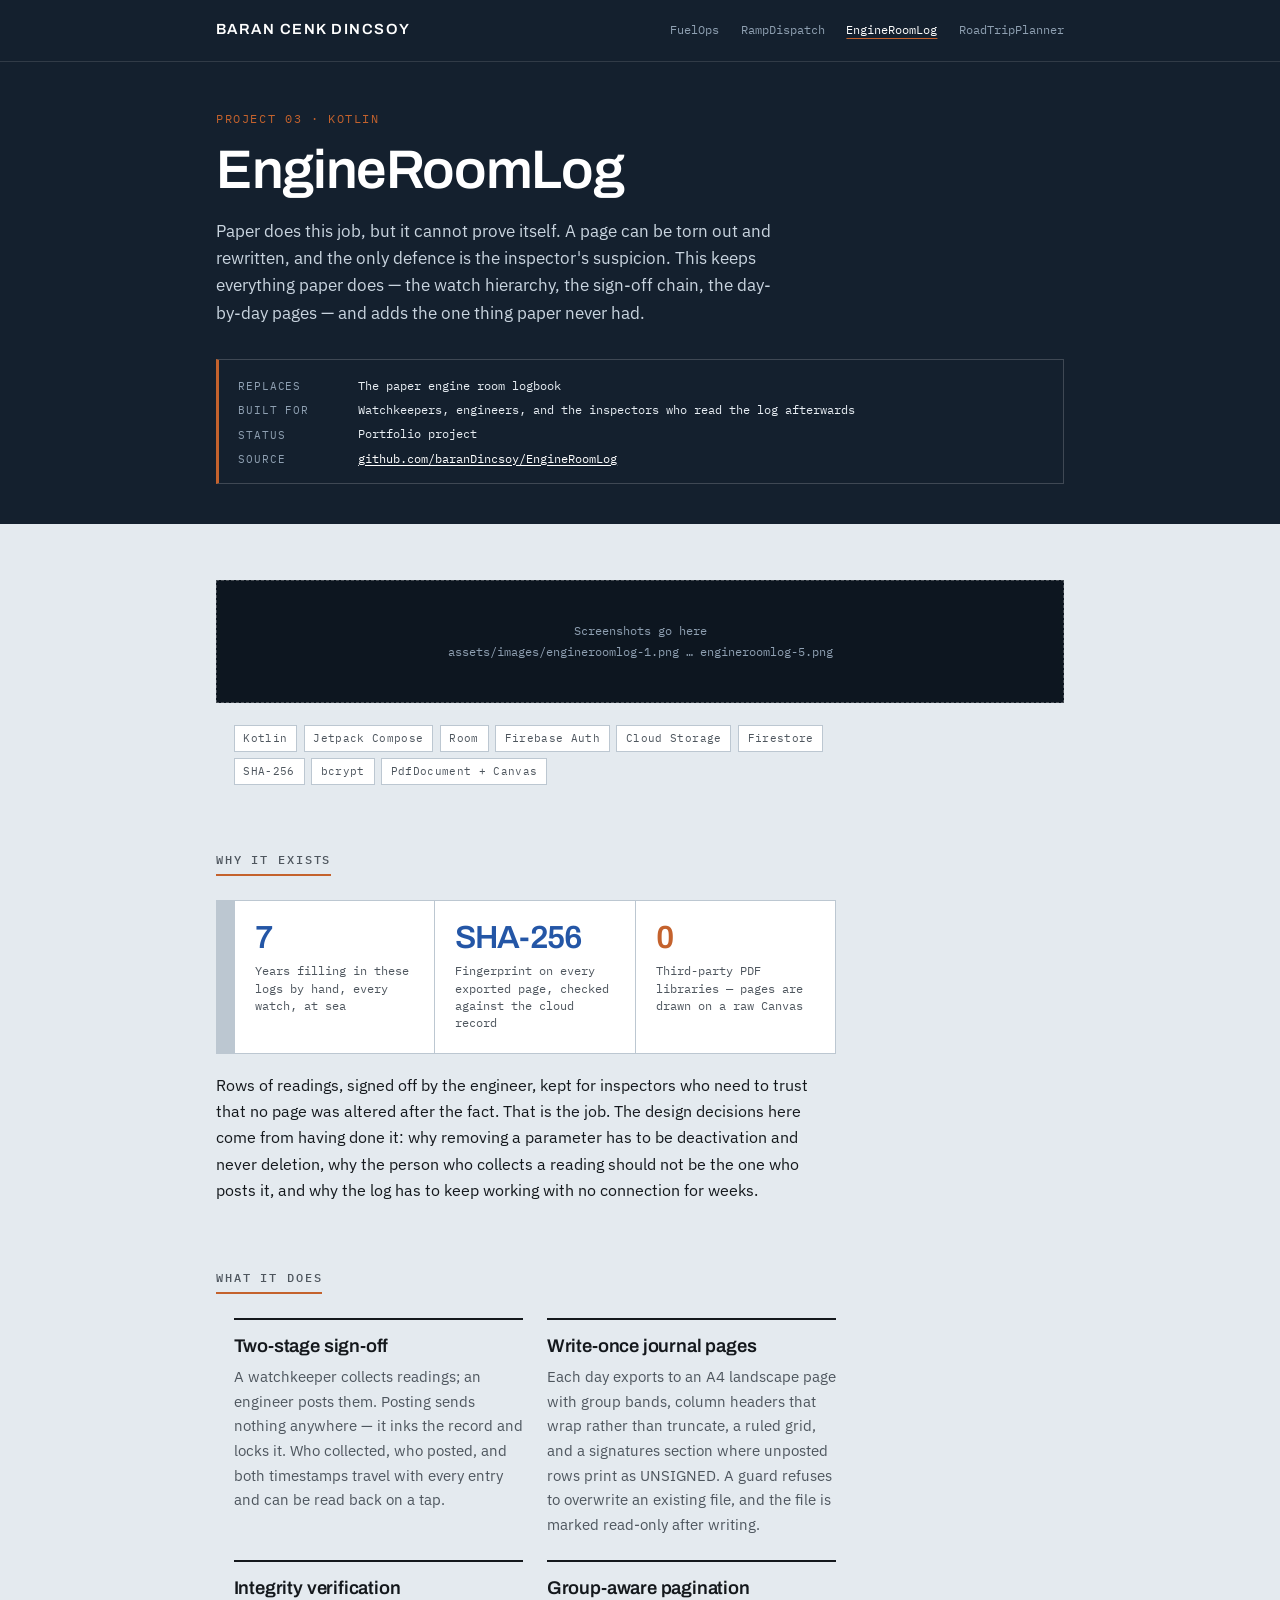
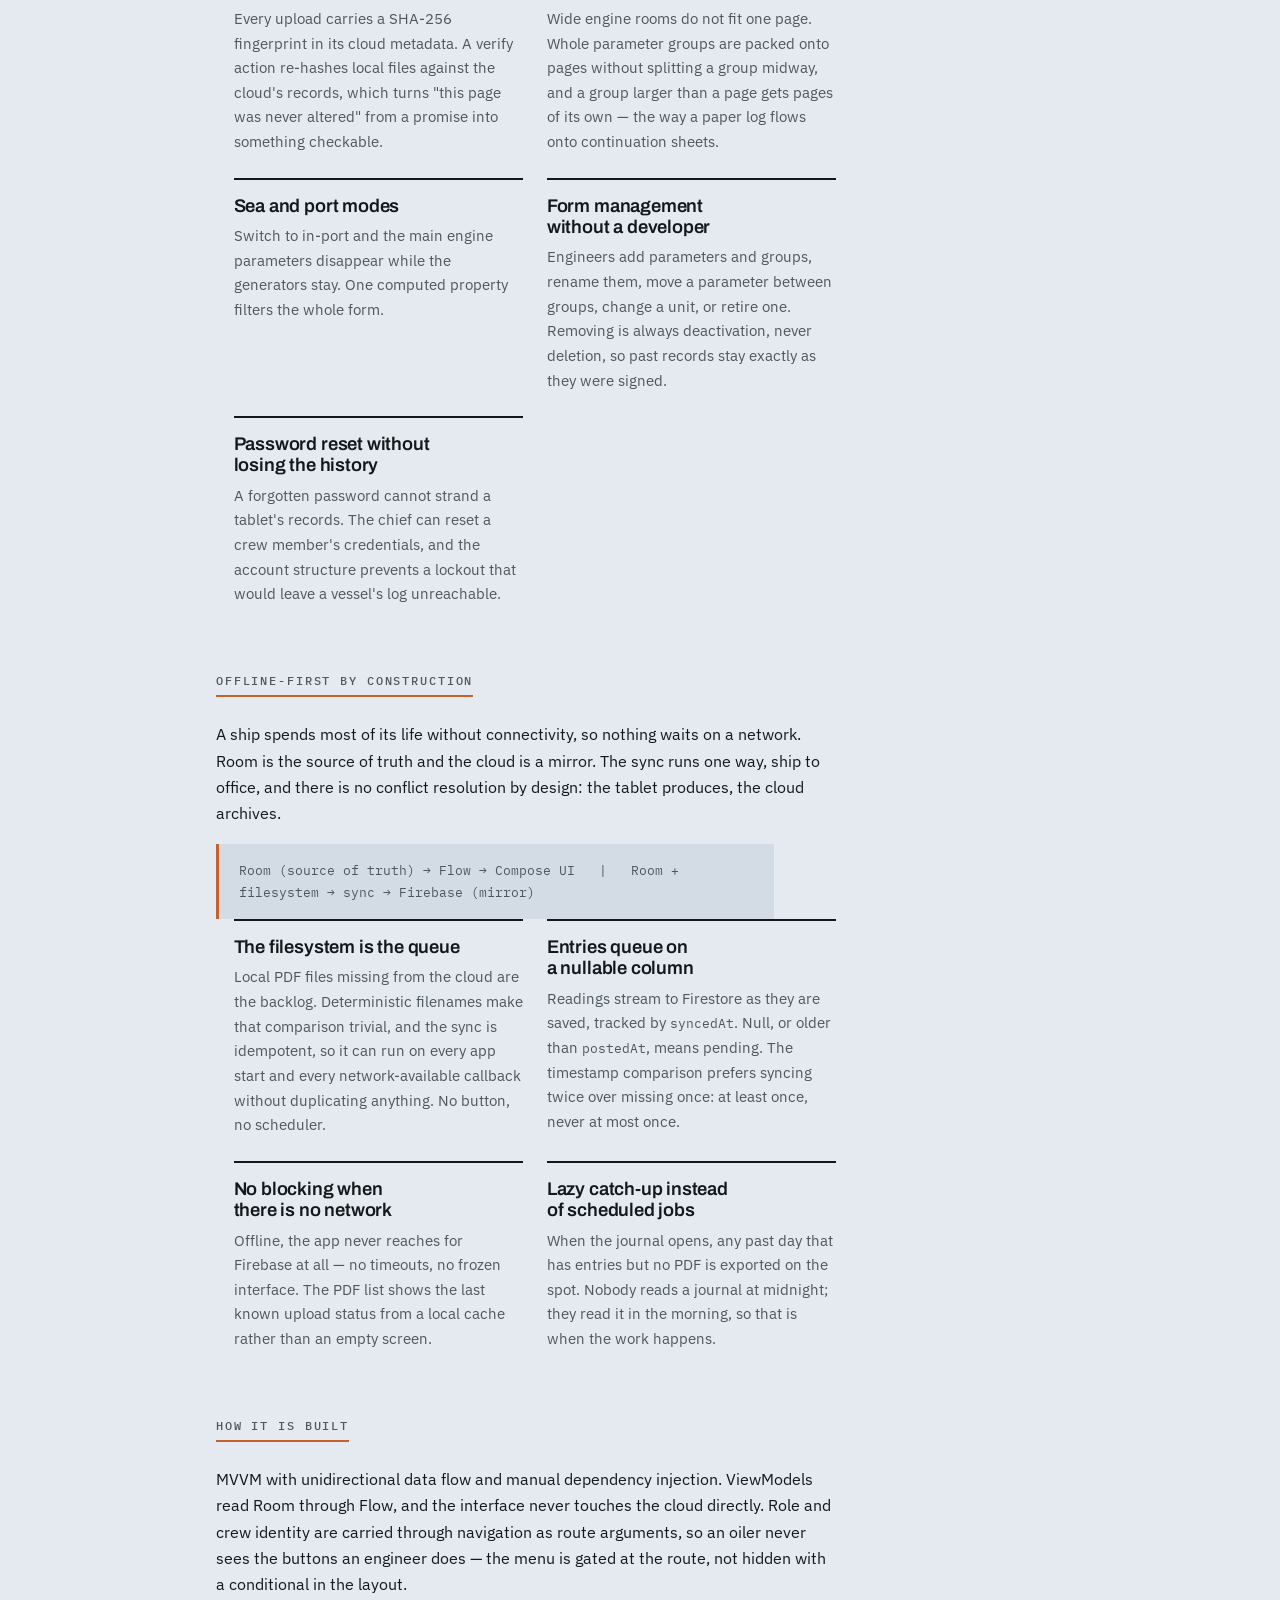
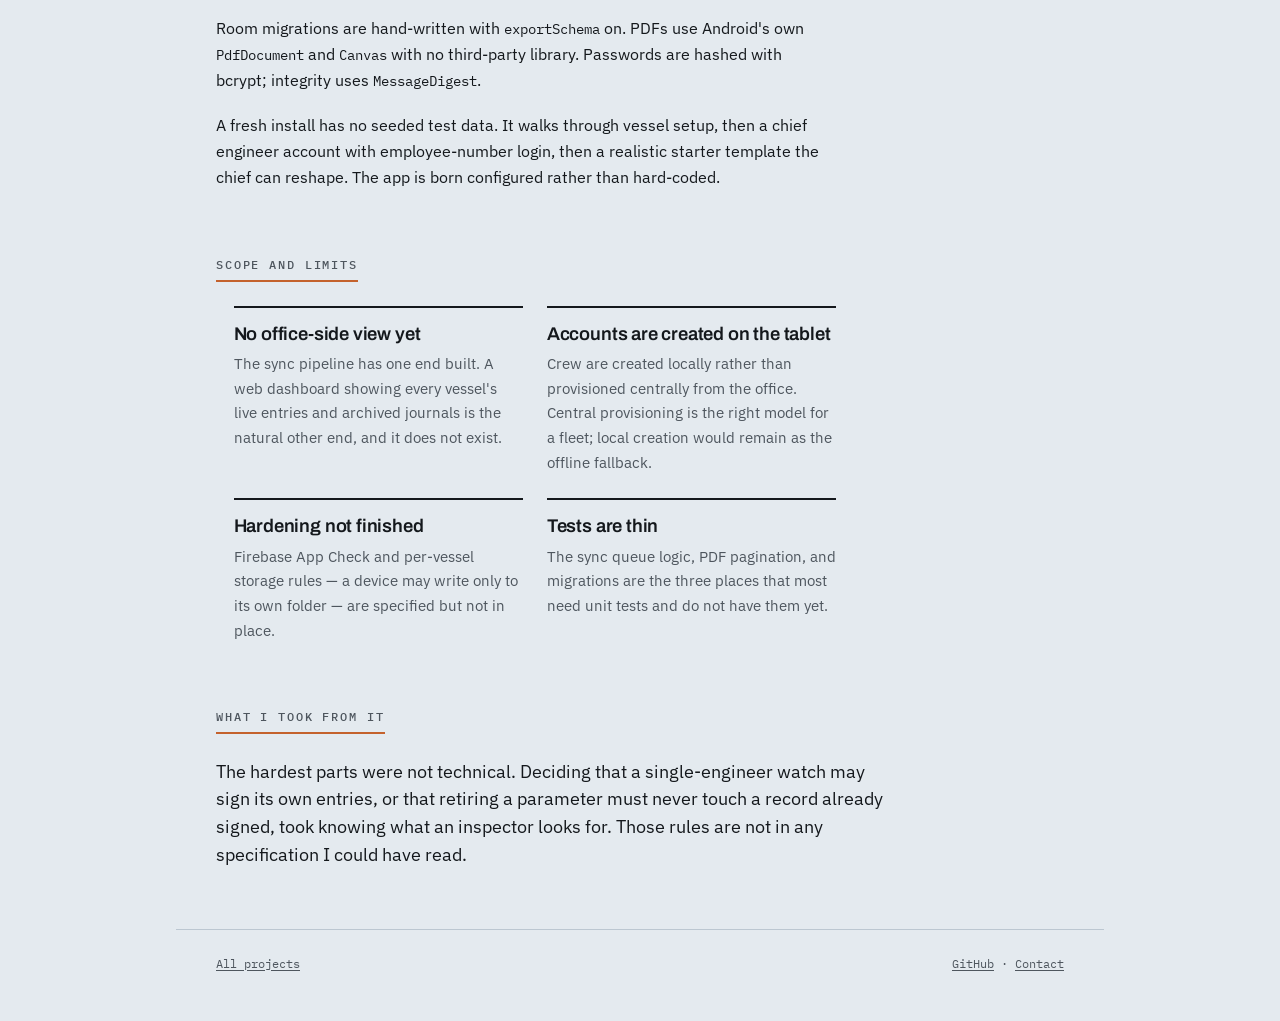
==== engineroomlog/index.html @ c5e5a9f6 "Add RampDispatch and EngineRoomLog project pages" ====
<!DOCTYPE html>
<html lang="en">
<head>
<meta charset="utf-8">
<meta name="viewport" content="width=device-width, initial-scale=1">
<title>EngineRoomLog — Baran Cenk Dincsoy</title>
<meta name="description" content="An offline-first Android replacement for the paper engine room logbook, with two-stage sign-off, write-once PDFs verified by SHA-256, and fleet sync.">
<link rel="preconnect" href="https://fonts.googleapis.com">
<link rel="preconnect" href="https://fonts.gstatic.com" crossorigin>
<link href="https://fonts.googleapis.com/css2?family=Archivo:wght@500;600&family=IBM+Plex+Mono:wght@400;500&family=IBM+Plex+Sans:wght@400;500;600&display=swap" rel="stylesheet">
<link rel="stylesheet" href="/assets/site.css">
</head>
<body>

<a class="skip" href="#main">Skip to content</a>

<div class="topbar">

  <header class="masthead">
    <div class="wrap masthead-inner">
      <a class="wordmark" href="/">Baran Cenk Dincsoy</a>
      <nav aria-label="Projects">
        <a href="/fuelops/">FuelOps</a>
        <a href="/rampdispatch/">RampDispatch</a>
        <a href="/engineroomlog/" aria-current="page">EngineRoomLog</a>
        <a href="/roadtripplanner/">RoadTripPlanner</a>
      </nav>
    </div>
  </header>

  <div class="page-hero wrap">
    <span class="kicker">Project 03 &middot; Kotlin</span>
    <h1>EngineRoomLog</h1>
    <p>Paper does this job, but it cannot prove itself. A page can be torn out and rewritten, and the only defence is the inspector's suspicion. This keeps everything paper does — the watch hierarchy, the sign-off chain, the day-by-day pages — and adds the one thing paper never had.</p>
    <dl class="plate-dark">
      <dt>Replaces</dt><dd>The paper engine room logbook</dd>
      <dt>Built for</dt><dd>Watchkeepers, engineers, and the inspectors who read the log afterwards</dd>
      <dt>Status</dt><dd>Portfolio project</dd>
      <dt>Source</dt><dd><a href="https://github.com/baranDincsoy/EngineRoomLog">github.com/baranDincsoy/EngineRoomLog</a></dd>
    </dl>
  </div>

</div>

<main id="main">

  <!-- Drop the screenshots into /assets/images/, then delete the placeholder
       below and uncomment the .shots block. -->
  <section class="band wrap">
    <div class="shot-placeholder">
      Screenshots go here<br>
      assets/images/engineroomlog-1.png &hellip; engineroomlog-5.png
    </div>
    <!--
    <div class="shots">
      <img src="/assets/images/engineroomlog-1.png" alt="Entry form for a watch.">
      <img src="/assets/images/engineroomlog-2.png" alt="Journal grid for a day.">
      <img src="/assets/images/engineroomlog-3.png" alt="Row detail showing who collected and who posted.">
      <img src="/assets/images/engineroomlog-4.png" alt="Exported PDF page.">
      <img src="/assets/images/engineroomlog-5.png" alt="Fleet connection and integrity verification.">
    </div>
    -->
    <ul class="chips">
      <li>Kotlin</li><li>Jetpack Compose</li><li>Room</li>
      <li>Firebase Auth</li><li>Cloud Storage</li><li>Firestore</li>
      <li>SHA-256</li><li>bcrypt</li><li>PdfDocument + Canvas</li>
    </ul>
  </section>

  <section class="band wrap">
    <h2>Why it exists</h2>

    <ul class="stats">
      <li>
        <span class="figure">7</span>
        <span class="caption">Years filling in these logs by hand, every watch, at sea</span>
      </li>
      <li>
        <span class="figure">SHA-256</span>
        <span class="caption">Fingerprint on every exported page, checked against the cloud record</span>
      </li>
      <li>
        <span class="figure warm">0</span>
        <span class="caption">Third-party PDF libraries — pages are drawn on a raw Canvas</span>
      </li>
    </ul>

    <p>Rows of readings, signed off by the engineer, kept for inspectors who need to trust that no page was altered after the fact. That is the job. The design decisions here come from having done it: why removing a parameter has to be deactivation and never deletion, why the person who collects a reading should not be the one who posts it, and why the log has to keep working with no connection for weeks.</p>
  </section>

  <section class="band wrap">
    <h2>What it does</h2>
    <ul class="features">
      <li>
        <h3>Two-stage sign-off</h3>
        <p>A watchkeeper collects readings; an engineer posts them. Posting sends nothing anywhere — it inks the record and locks it. Who collected, who posted, and both timestamps travel with every entry and can be read back on a tap.</p>
      </li>
      <li>
        <h3>Write-once journal pages</h3>
        <p>Each day exports to an A4 landscape page with group bands, column headers that wrap rather than truncate, a ruled grid, and a signatures section where unposted rows print as UNSIGNED. A guard refuses to overwrite an existing file, and the file is marked read-only after writing.</p>
      </li>
      <li>
        <h3>Integrity verification</h3>
        <p>Every upload carries a SHA-256 fingerprint in its cloud metadata. A verify action re-hashes local files against the cloud's records, which turns "this page was never altered" from a promise into something checkable.</p>
      </li>
      <li>
        <h3>Group-aware pagination</h3>
        <p>Wide engine rooms do not fit one page. Whole parameter groups are packed onto pages without splitting a group midway, and a group larger than a page gets pages of its own — the way a paper log flows onto continuation sheets.</p>
      </li>
      <li>
        <h3>Sea and port modes</h3>
        <p>Switch to in-port and the main engine parameters disappear while the generators stay. One computed property filters the whole form.</p>
      </li>
      <li>
        <h3>Form management without a developer</h3>
        <p>Engineers add parameters and groups, rename them, move a parameter between groups, change a unit, or retire one. Removing is always deactivation, never deletion, so past records stay exactly as they were signed.</p>
      </li>
      <li>
        <h3>Password reset without losing the history</h3>
        <p>A forgotten password cannot strand a tablet's records. The chief can reset a crew member's credentials, and the account structure prevents a lockout that would leave a vessel's log unreachable.</p>
      </li>
    </ul>
  </section>

  <section class="band wrap">
    <h2>Offline-first by construction</h2>
    <p>A ship spends most of its life without connectivity, so nothing waits on a network. Room is the source of truth and the cloud is a mirror. The sync runs one way, ship to office, and there is no conflict resolution by design: the tablet produces, the cloud archives.</p>
    <div class="note">
      <p class="mono">Room (source of truth) &rarr; Flow &rarr; Compose UI &nbsp;&nbsp;|&nbsp;&nbsp; Room + filesystem &rarr; sync &rarr; Firebase (mirror)</p>
    </div>
    <ul class="features">
      <li>
        <h3>The filesystem is the queue</h3>
        <p>Local PDF files missing from the cloud are the backlog. Deterministic filenames make that comparison trivial, and the sync is idempotent, so it can run on every app start and every network-available callback without duplicating anything. No button, no scheduler.</p>
      </li>
      <li>
        <h3>Entries queue on a nullable column</h3>
        <p>Readings stream to Firestore as they are saved, tracked by <code>syncedAt</code>. Null, or older than <code>postedAt</code>, means pending. The timestamp comparison prefers syncing twice over missing once: at least once, never at most once.</p>
      </li>
      <li>
        <h3>No blocking when there is no network</h3>
        <p>Offline, the app never reaches for Firebase at all — no timeouts, no frozen interface. The PDF list shows the last known upload status from a local cache rather than an empty screen.</p>
      </li>
      <li>
        <h3>Lazy catch-up instead of scheduled jobs</h3>
        <p>When the journal opens, any past day that has entries but no PDF is exported on the spot. Nobody reads a journal at midnight; they read it in the morning, so that is when the work happens.</p>
      </li>
    </ul>
  </section>

  <section class="band wrap">
    <h2>How it is built</h2>
    <p>MVVM with unidirectional data flow and manual dependency injection. ViewModels read Room through Flow, and the interface never touches the cloud directly. Role and crew identity are carried through navigation as route arguments, so an oiler never sees the buttons an engineer does — the menu is gated at the route, not hidden with a conditional in the layout.</p>
    <p>Room migrations are hand-written with <code>exportSchema</code> on. PDFs use Android's own <code>PdfDocument</code> and <code>Canvas</code> with no third-party library. Passwords are hashed with bcrypt; integrity uses <code>MessageDigest</code>.</p>
    <p>A fresh install has no seeded test data. It walks through vessel setup, then a chief engineer account with employee-number login, then a realistic starter template the chief can reshape. The app is born configured rather than hard-coded.</p>
  </section>

  <section class="band wrap">
    <h2>Scope and limits</h2>
    <ul class="features">
      <li>
        <h3>No office-side view yet</h3>
        <p>The sync pipeline has one end built. A web dashboard showing every vessel's live entries and archived journals is the natural other end, and it does not exist.</p>
      </li>
      <li>
        <h3>Accounts are created on the tablet</h3>
        <p>Crew are created locally rather than provisioned centrally from the office. Central provisioning is the right model for a fleet; local creation would remain as the offline fallback.</p>
      </li>
      <li>
        <h3>Hardening not finished</h3>
        <p>Firebase App Check and per-vessel storage rules — a device may write only to its own folder — are specified but not in place.</p>
      </li>
      <li>
        <h3>Tests are thin</h3>
        <p>The sync queue logic, PDF pagination, and migrations are the three places that most need unit tests and do not have them yet.</p>
      </li>
    </ul>
  </section>

  <section class="band wrap">
    <h2>What I took from it</h2>
    <p class="lede">The hardest parts were not technical. Deciding that a single-engineer watch may sign its own entries, or that retiring a parameter must never touch a record already signed, took knowing what an inspector looks for. Those rules are not in any specification I could have read.</p>
  </section>

</main>

<footer class="colophon wrap">
  <span><a href="/">All projects</a></span>
  <span><a href="https://github.com/baranDincsoy">GitHub</a> &middot; <a href="/#contact">Contact</a></span>
</footer>

</body>
</html>
---- assets/site.css ----
/* ==========================================================================
   barandincsoy.com — single stylesheet
   Paper body, deep marine bands, drafting blue + amber accents.
   No frameworks, no build step.
   ========================================================================== */

:root {
  --paper:     #E4EAEF;  /* page — drafting paper tint */
  --surface:   #FFFFFF;  /* cards sit above the page */
  --paper-alt: #D3DCE4;  /* nameplate and note fill */
  --ink:       #14181C;
  --machine:   #4E565E;
  --rule:      #BCC7D1;

  --navy:      #14202E;
  --navy-deep: #0D1620;
  --steel:     #8FA0B2;

  --draft:     #2456A6;
  --draft-dim: #1B3F7A;
  --amber:     #C4622D;

  --font-display: "Archivo", "Helvetica Neue", Arial, sans-serif;
  --font-body:    "IBM Plex Sans", "Segoe UI", Arial, sans-serif;
  --font-mono:    "IBM Plex Mono", Consolas, monospace;

  --measure: 62ch;
  --pad:     clamp(1.25rem, 5vw, 2.5rem);
}

*, *::before, *::after { box-sizing: border-box; }

html {
  -webkit-text-size-adjust: 100%;
  scroll-behavior: smooth;
}

@media (prefers-reduced-motion: reduce) {
  html { scroll-behavior: auto; }
  *, *::before, *::after {
    animation-duration: 0.01ms !important;
    transition-duration: 0.01ms !important;
  }
}

body {
  margin: 0;
  background: var(--paper);
  color: var(--ink);
  font-family: var(--font-body);
  font-size: 1.0125rem;
  line-height: 1.62;
  font-synthesis-weight: none;
}

img { max-width: 100%; display: block; }

/* --------------------------------------------------------------------------
   Layout
   -------------------------------------------------------------------------- */

.wrap {
  width: 100%;
  max-width: 58rem;
  margin-inline: auto;
  padding-inline: var(--pad);
}

.skip {
  position: absolute;
  left: -9999px;
  top: 0;
  background: var(--amber);
  color: #fff;
  padding: 0.6rem 1rem;
  font-family: var(--font-mono);
  font-size: 0.8rem;
  z-index: 20;
}
.skip:focus { left: 0; }

:focus-visible { outline: 2px solid var(--amber); outline-offset: 3px; }

/* --------------------------------------------------------------------------
   Dark bands — masthead and hero live inside .topbar
   -------------------------------------------------------------------------- */

.topbar { background: var(--navy); color: #fff; }

.masthead {
  border-bottom: 1px solid rgba(255, 255, 255, 0.12);
  padding-block: 1.15rem;
}

.masthead-inner {
  display: flex;
  flex-wrap: wrap;
  align-items: baseline;
  justify-content: space-between;
  gap: 0.75rem 1.5rem;
}

.wordmark {
  font-family: var(--font-display);
  font-weight: 600;
  font-size: 0.92rem;
  letter-spacing: 0.1em;
  text-transform: uppercase;
  color: #fff;
  text-decoration: none;
}
.wordmark:hover { color: var(--amber); }

.masthead nav {
  display: flex;
  flex-wrap: wrap;
  gap: 0.35rem 1.35rem;
  font-family: var(--font-mono);
  font-size: 0.76rem;
}

.masthead nav a { color: var(--steel); text-decoration: none; }

.masthead nav a:hover,
.masthead nav a[aria-current="page"] {
  color: #fff;
  text-decoration: underline;
  text-underline-offset: 0.3em;
  text-decoration-color: var(--amber);
}

/* Home hero */
.hero { padding-block: 4rem 3.5rem; }

.hero h1 {
  color: #fff;
  font-size: clamp(2rem, 5.5vw, 3.1rem);
  letter-spacing: -0.022em;
  margin-bottom: 1.25rem;
}

.hero p { color: #C9D4DF; max-width: 58ch; font-size: 1.05rem; }
.hero p:last-of-type { margin-bottom: 0; }
.hero .accent { color: var(--amber); }

.strip {
  display: flex;
  flex-wrap: wrap;
  margin-top: 2.25rem;
  padding-top: 1.5rem;
  border-top: 1px solid rgba(255, 255, 255, 0.14);
  font-family: var(--font-mono);
  font-size: 0.72rem;
  letter-spacing: 0.06em;
  text-transform: uppercase;
  color: var(--steel);
}

.strip span { white-space: nowrap; }

.strip span + span::before {
  content: "\2192";
  color: var(--amber);
  padding-inline: 0.7rem;
}

/* Project page hero */
.page-hero { padding-block: 3rem 2.5rem; }

.page-hero .kicker {
  font-family: var(--font-mono);
  font-size: 0.72rem;
  letter-spacing: 0.14em;
  text-transform: uppercase;
  color: var(--amber);
  display: block;
  margin-bottom: 0.7rem;
}

.page-hero h1 {
  color: #fff;
  font-size: clamp(2.1rem, 6vw, 3.4rem);
  letter-spacing: -0.025em;
  margin-bottom: 1rem;
}

.page-hero p { color: #C9D4DF; max-width: 56ch; font-size: 1.05rem; }
.page-hero p:last-child { margin-bottom: 0; }

/* Nameplate inverted, for use on the dark band */
.plate-dark {
  border: 1px solid rgba(255, 255, 255, 0.18);
  border-left: 3px solid var(--amber);
  padding: 1rem 1.2rem;
  margin: 2rem 0 0;
  font-family: var(--font-mono);
  font-size: 0.78rem;
  line-height: 1.5;
  display: grid;
  grid-template-columns: 6.5rem 1fr;
  gap: 0.35rem 1rem;
}

.plate-dark dt {
  color: var(--steel);
  letter-spacing: 0.08em;
  text-transform: uppercase;
  font-size: 0.68rem;
  padding-top: 0.2em;
}

.plate-dark dd { margin: 0; color: #E8EEF4; }
.plate-dark dd a { color: #fff; overflow-wrap: anywhere; }
.plate-dark dd a:hover { color: var(--amber); }

@media (max-width: 34rem) {
  .plate-dark { grid-template-columns: 1fr; gap: 0; }
  .plate-dark dt { margin-top: 0.65rem; }
  .plate-dark dt:first-of-type { margin-top: 0; }
}

/* --------------------------------------------------------------------------
   Typography
   -------------------------------------------------------------------------- */

h1, h2, h3 {
  font-family: var(--font-display);
  font-weight: 600;
  line-height: 1.15;
  letter-spacing: -0.01em;
  margin: 0;
  text-wrap: balance;
}

h1 { font-size: clamp(2rem, 5vw, 2.85rem); letter-spacing: -0.02em; }

h2 {
  font-family: var(--font-mono);
  font-size: 0.78rem;
  font-weight: 500;
  letter-spacing: 0.15em;
  text-transform: uppercase;
  color: var(--machine);
  margin-bottom: 1.5rem;
  padding-bottom: 0.5rem;
  border-bottom: 2px solid var(--amber);
  display: inline-block;
}

h3 { font-size: 1.15rem; margin-bottom: 0.35rem; }

p { margin: 0 0 1.1em; max-width: var(--measure); }

.lede { font-size: 1.12rem; line-height: 1.55; }

a { color: var(--draft); text-underline-offset: 0.18em; }
a:hover { color: var(--draft-dim); }

strong { font-weight: 600; }
code, .mono { font-family: var(--font-mono); font-size: 0.88em; }

.band { margin-bottom: 3.75rem; }
.band > :last-child { margin-bottom: 0; }

.band ul { max-width: var(--measure); padding-left: 1.1rem; margin: 0 0 1.1em; }
.band li { margin-bottom: 0.45em; }

main { padding-top: 3.5rem; }

/* --------------------------------------------------------------------------
   Stat blocks — the numbers get to be loud
   -------------------------------------------------------------------------- */

.stats {
  display: grid;
  grid-template-columns: repeat(auto-fit, minmax(11rem, 1fr));
  gap: 1px;
  background: var(--rule);
  border: 1px solid var(--rule);
  margin-bottom: 2rem;
  list-style: none;
  padding: 0;
}

.stats li {
  background: var(--surface);
  padding: 1.35rem 1.25rem;
  margin: 0;
}

.stats .figure {
  font-family: var(--font-display);
  font-weight: 600;
  font-size: 2rem;
  line-height: 1;
  letter-spacing: -0.03em;
  color: var(--draft);
  display: block;
  margin-bottom: 0.5rem;
}

.stats .figure.warm { color: var(--amber); }

.stats .caption {
  font-family: var(--font-mono);
  font-size: 0.72rem;
  line-height: 1.5;
  color: var(--machine);
  display: block;
}

/* --------------------------------------------------------------------------
   Feature grid
   -------------------------------------------------------------------------- */

.features {
  display: grid;
  grid-template-columns: repeat(auto-fit, minmax(16rem, 1fr));
  gap: 1.5rem;
  list-style: none;
  margin: 0;
  padding: 0;
}

.features li {
  border-top: 2px solid var(--ink);
  padding-top: 1rem;
  margin: 0;
}

.features h3 { margin-bottom: 0.4rem; }
.features p { margin-bottom: 0; font-size: 0.95rem; color: var(--machine); max-width: none; }

/* --------------------------------------------------------------------------
   Nameplate on paper
   -------------------------------------------------------------------------- */

.plate {
  border: 1px solid var(--rule);
  border-left: 3px solid var(--draft);
  background: var(--paper-alt);
  padding: 0.9rem 1.15rem;
  margin: 0 0 1.35rem;
  font-family: var(--font-mono);
  font-size: 0.78rem;
  line-height: 1.5;
  display: grid;
  grid-template-columns: 6rem 1fr;
  gap: 0.3rem 1rem;
}

.plate dt {
  color: var(--machine);
  letter-spacing: 0.07em;
  text-transform: uppercase;
  font-size: 0.68rem;
  padding-top: 0.15em;
}

.plate dd { margin: 0; color: var(--ink); }
.plate dd a { overflow-wrap: anywhere; }

@media (max-width: 34rem) {
  .plate { grid-template-columns: 1fr; gap: 0; }
  .plate dt { margin-top: 0.6rem; }
  .plate dt:first-of-type { margin-top: 0; }
}

/* --------------------------------------------------------------------------
   Tech chips
   -------------------------------------------------------------------------- */

.chips {
  display: flex;
  flex-wrap: wrap;
  gap: 0.4rem;
  list-style: none;
  margin: 0 0 1.25rem;
  padding: 0;
}

.chips li {
  font-family: var(--font-mono);
  font-size: 0.7rem;
  letter-spacing: 0.03em;
  color: var(--machine);
  border: 1px solid var(--rule);
  padding: 0.2rem 0.55rem;
  margin: 0;
  background: var(--surface);
}

/* --------------------------------------------------------------------------
   Screenshots
   -------------------------------------------------------------------------- */

.shots {
  display: flex;
  gap: 0.75rem;
  overflow-x: auto;
  padding: 1.25rem;
  background: var(--navy-deep);
  margin-bottom: 1.25rem;
}

.shots img {
  height: 24rem;
  width: auto;
  border: 1px solid rgba(255, 255, 255, 0.15);
  flex: none;
}

.shot-strip {
  display: flex;
  gap: 0.6rem;
  overflow-x: auto;
  margin-bottom: 1.4rem;
  background: var(--navy-deep);
  padding: 1rem;
}

.shot-strip img {
  height: 15rem;
  width: auto;
  flex: none;
  border: 1px solid rgba(255, 255, 255, 0.15);
}

.shot-placeholder {
  background: var(--navy-deep);
  color: var(--steel);
  font-family: var(--font-mono);
  font-size: 0.74rem;
  line-height: 1.7;
  padding: 2.5rem 1.25rem;
  text-align: center;
  margin-bottom: 1.4rem;
  border: 1px dashed rgba(255, 255, 255, 0.25);
}

/* --------------------------------------------------------------------------
   Project cards (homepage)
   -------------------------------------------------------------------------- */

.projects { margin: 0; padding: 0; list-style: none; }

.project {
  position: relative;
  border: 1px solid var(--rule);
  background: var(--surface);
  padding: 1.75rem;
  margin-bottom: 2rem;
}

.project:hover { border-color: var(--draft); }

.project h3 { font-size: 1.5rem; margin-bottom: 0.9rem; }
.project h3 a { color: var(--ink); text-decoration: none; }

.project h3 a::after { content: ""; position: absolute; inset: 0; }

.project:hover h3 a,
.project:focus-within h3 a {
  color: var(--draft);
  text-decoration: underline;
  text-underline-offset: 0.18em;
}

.more {
  display: inline-block;
  font-family: var(--font-mono);
  font-size: 0.76rem;
  color: var(--draft);
  letter-spacing: 0.03em;
}

.more::after {
  content: " \2192";
  display: inline-block;
  transition: transform 140ms ease;
}

.project:hover .more::after { transform: translateX(4px); }

/* --------------------------------------------------------------------------
   Timeline (About)
   -------------------------------------------------------------------------- */

.timeline { list-style: none; margin: 0; padding: 0 0 0 2.25rem; position: relative; }

.timeline::before {
  content: "";
  position: absolute;
  left: 0.55rem;
  top: 0.6rem;
  bottom: 0.6rem;
  width: 1px;
  background: var(--rule);
}

.entry { position: relative; margin-bottom: 2.5rem; max-width: var(--measure); }
.entry:last-child { margin-bottom: 0; }

.entry::before {
  content: "";
  position: absolute;
  left: -2.25rem;
  top: 0.45rem;
  width: 0.7rem;
  height: 0.7rem;
  border-radius: 50%;
  background: var(--surface);
  border: 2px solid var(--amber);
}

.entry .when {
  font-family: var(--font-mono);
  font-size: 0.72rem;
  letter-spacing: 0.08em;
  text-transform: uppercase;
  color: var(--amber);
  display: block;
  margin-bottom: 0.3rem;
}

.entry h3 { font-size: 1.05rem; margin-bottom: 0.15rem; }

.entry .where {
  font-family: var(--font-mono);
  font-size: 0.74rem;
  color: var(--machine);
  display: block;
  margin-bottom: 0.6rem;
}

.entry figure { margin: 1rem 0 0; }
.entry figure img { border: 1px solid var(--rule); }

.entry figcaption {
  font-family: var(--font-mono);
  font-size: 0.72rem;
  color: var(--machine);
  padding-top: 0.5rem;
}

.photo-placeholder {
  background: var(--paper-alt);
  border: 1px dashed var(--rule);
  color: var(--machine);
  font-family: var(--font-mono);
  font-size: 0.73rem;
  line-height: 1.7;
  padding: 2.25rem 1rem;
  text-align: center;
  margin-top: 1rem;
}

/* --------------------------------------------------------------------------
   Contact
   -------------------------------------------------------------------------- */

.contact { background: var(--navy); color: #fff; padding-block: 3.5rem; margin-top: 1rem; }
.contact h2 { color: var(--steel); border-bottom-color: var(--amber); }
.contact p { color: #C9D4DF; }

.contact-links {
  list-style: none;
  margin: 1.75rem 0 0;
  padding: 0;
  display: grid;
  gap: 1.1rem;
  font-family: var(--font-mono);
  font-size: 0.84rem;
}

.contact-links a {
  color: #fff;
  text-decoration: none;
  border-bottom: 1px solid var(--amber);
  padding-bottom: 0.15rem;
}
.contact-links a:hover { color: var(--amber); }

.contact-links .label {
  color: var(--steel);
  text-transform: uppercase;
  letter-spacing: 0.09em;
  font-size: 0.68rem;
  display: block;
  margin-bottom: 0.25rem;
}

/* --------------------------------------------------------------------------
   Data table
   -------------------------------------------------------------------------- */

.table-scroll { overflow-x: auto; margin-bottom: 1.15rem; }

table {
  border-collapse: collapse;
  font-family: var(--font-mono);
  font-size: 0.8rem;
  min-width: 22rem;
  width: 100%;
  max-width: 34rem;
}

caption {
  text-align: left;
  font-family: var(--font-mono);
  font-size: 0.73rem;
  color: var(--machine);
  padding-bottom: 0.6rem;
}

th, td {
  text-align: right;
  padding: 0.4rem 1rem 0.4rem 0;
  border-bottom: 1px solid var(--rule);
}

th:first-child, td:first-child { text-align: left; }
th:last-child, td:last-child { padding-right: 0; }

thead th {
  font-weight: 500;
  color: var(--machine);
  letter-spacing: 0.06em;
  text-transform: uppercase;
  font-size: 0.69rem;
  border-bottom-color: var(--ink);
}

tbody td:last-child { color: var(--draft); font-weight: 500; }

/* --------------------------------------------------------------------------
   Notes
   -------------------------------------------------------------------------- */

.note {
  border-left: 3px solid var(--amber);
  background: var(--paper-alt);
  padding: 1rem 1.25rem;
  color: var(--machine);
  font-size: 0.94rem;
  max-width: var(--measure);
}

.note p:last-child { margin-bottom: 0; }

/* --------------------------------------------------------------------------
   Footer
   -------------------------------------------------------------------------- */

.colophon {
  border-top: 1px solid var(--rule);
  padding-block: 1.5rem 3rem;
  margin-top: 3rem;
  font-family: var(--font-mono);
  font-size: 0.75rem;
  color: var(--machine);
  display: flex;
  flex-wrap: wrap;
  gap: 0.5rem 1.5rem;
  justify-content: space-between;
}

.colophon a { color: var(--machine); }
.colophon a:hover { color: var(--amber); }

@media (max-width: 34rem) {
  .shots img { height: 18rem; }
  .shot-strip img { height: 12rem; }
  .project { padding: 1.25rem; }
  .stats .figure { font-size: 1.7rem; }
}

/* --------------------------------------------------------------------------
   Hero with portrait
   -------------------------------------------------------------------------- */

.hero-grid {
  display: grid;
  grid-template-columns: 11rem 1fr;
  gap: 2.25rem;
  align-items: start;
}

.portrait {
  width: 11rem;
  height: 11rem;
  object-fit: cover;
  border: 1px solid rgba(255, 255, 255, 0.25);
  border-left: 3px solid var(--amber);
}

@media (max-width: 40rem) {
  .hero-grid { grid-template-columns: 1fr; gap: 1.5rem; }
  .portrait { width: 8rem; height: 8rem; }
}

/* --------------------------------------------------------------------------
   Buttons
   -------------------------------------------------------------------------- */

.actions {
  display: flex;
  flex-wrap: wrap;
  gap: 0.75rem;
  margin-top: 1.75rem;
}

.btn {
  display: inline-flex;
  align-items: center;
  gap: 0.5rem;
  font-family: var(--font-mono);
  font-size: 0.78rem;
  letter-spacing: 0.06em;
  text-transform: uppercase;
  text-decoration: none;
  padding: 0.65rem 1.15rem;
  border: 1px solid var(--amber);
  transition: background-color 140ms ease, color 140ms ease;
}

.btn-solid { background: var(--amber); color: #fff; }
.btn-solid:hover { background: #A94F22; color: #fff; }

.btn-ghost { background: transparent; color: #fff; border-color: rgba(255, 255, 255, 0.35); }
.btn-ghost:hover { background: rgba(255, 255, 255, 0.1); color: #fff; border-color: #fff; }

.btn svg { width: 1rem; height: 1rem; fill: currentColor; flex: none; }

/* --------------------------------------------------------------------------
   Contact form
   -------------------------------------------------------------------------- */

.contact-grid {
  display: grid;
  grid-template-columns: 1fr 1fr;
  gap: 3rem;
  align-items: start;
}

@media (max-width: 46rem) {
  .contact-grid { grid-template-columns: 1fr; gap: 2.5rem; }
}

.field { display: block; margin-bottom: 1.1rem; }

.field span {
  display: block;
  font-family: var(--font-mono);
  font-size: 0.68rem;
  letter-spacing: 0.09em;
  text-transform: uppercase;
  color: var(--steel);
  margin-bottom: 0.4rem;
}

.field input,
.field textarea {
  width: 100%;
  background: rgba(255, 255, 255, 0.06);
  border: 1px solid rgba(255, 255, 255, 0.25);
  color: #fff;
  font-family: var(--font-body);
  font-size: 0.95rem;
  padding: 0.6rem 0.75rem;
}

.field textarea { min-height: 8rem; resize: vertical; }

.field input:focus,
.field textarea:focus {
  outline: 2px solid var(--amber);
  outline-offset: 1px;
  background: rgba(255, 255, 255, 0.1);
}

.field input::placeholder,
.field textarea::placeholder { color: rgba(255, 255, 255, 0.35); }

.btn-submit {
  font-family: var(--font-mono);
  font-size: 0.78rem;
  letter-spacing: 0.06em;
  text-transform: uppercase;
  padding: 0.7rem 1.4rem;
  background: var(--amber);
  color: #fff;
  border: 1px solid var(--amber);
  cursor: pointer;
}

.btn-submit:hover { background: #A94F22; }

.form-note {
  font-family: var(--font-mono);
  font-size: 0.7rem;
  color: var(--steel);
  margin-top: 0.9rem;
  max-width: none;
}
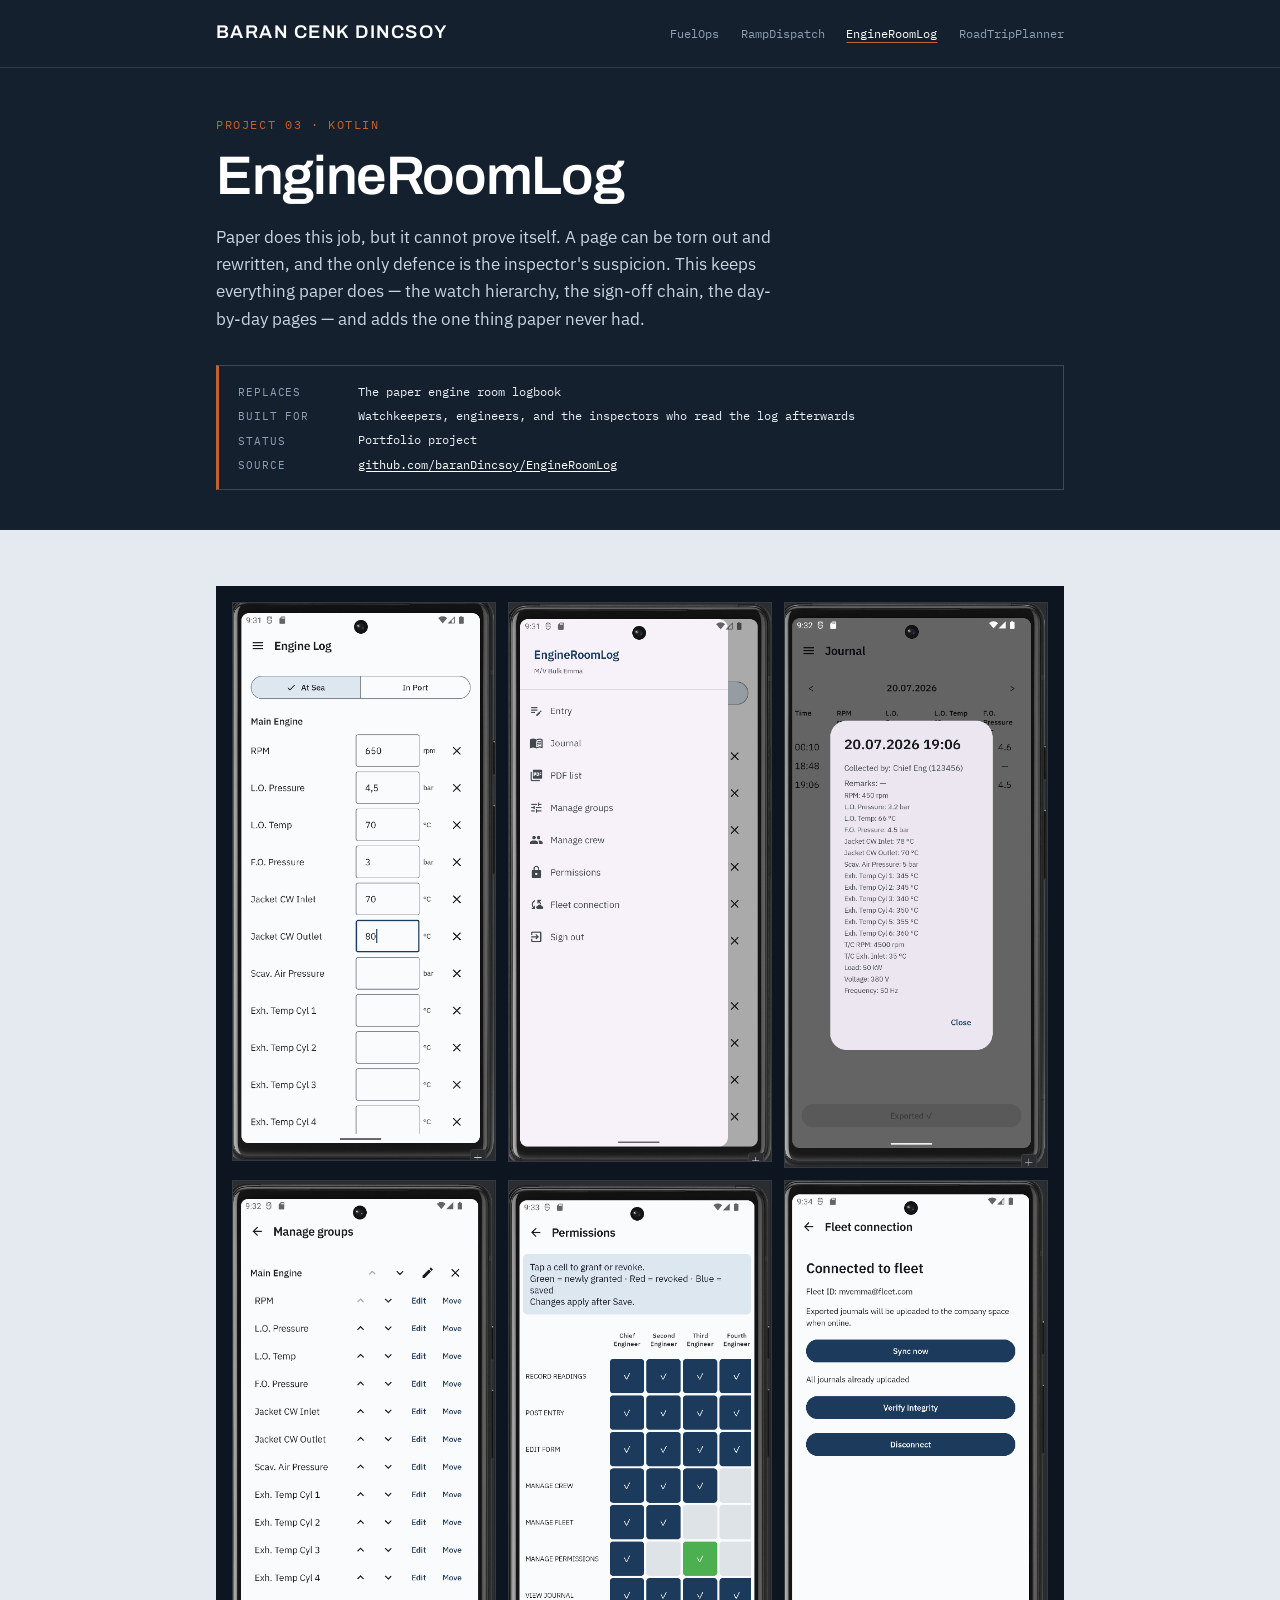
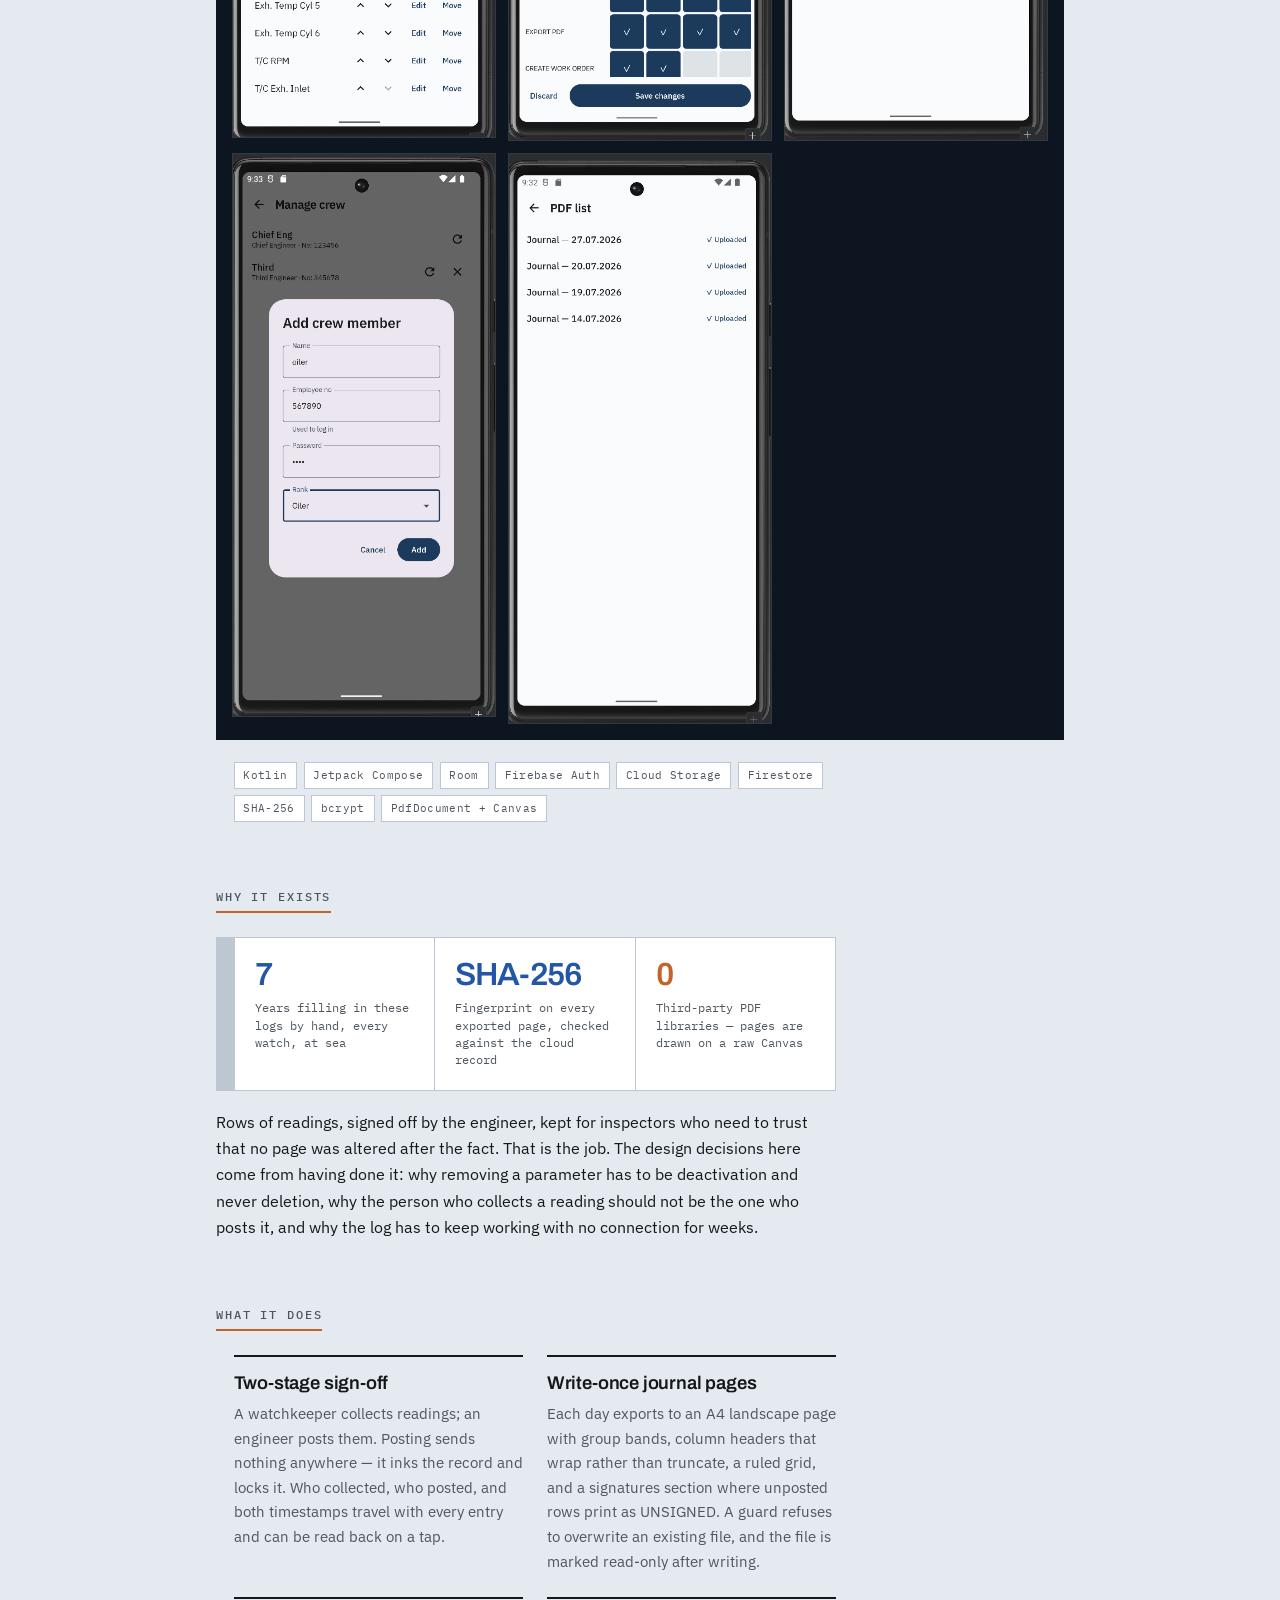
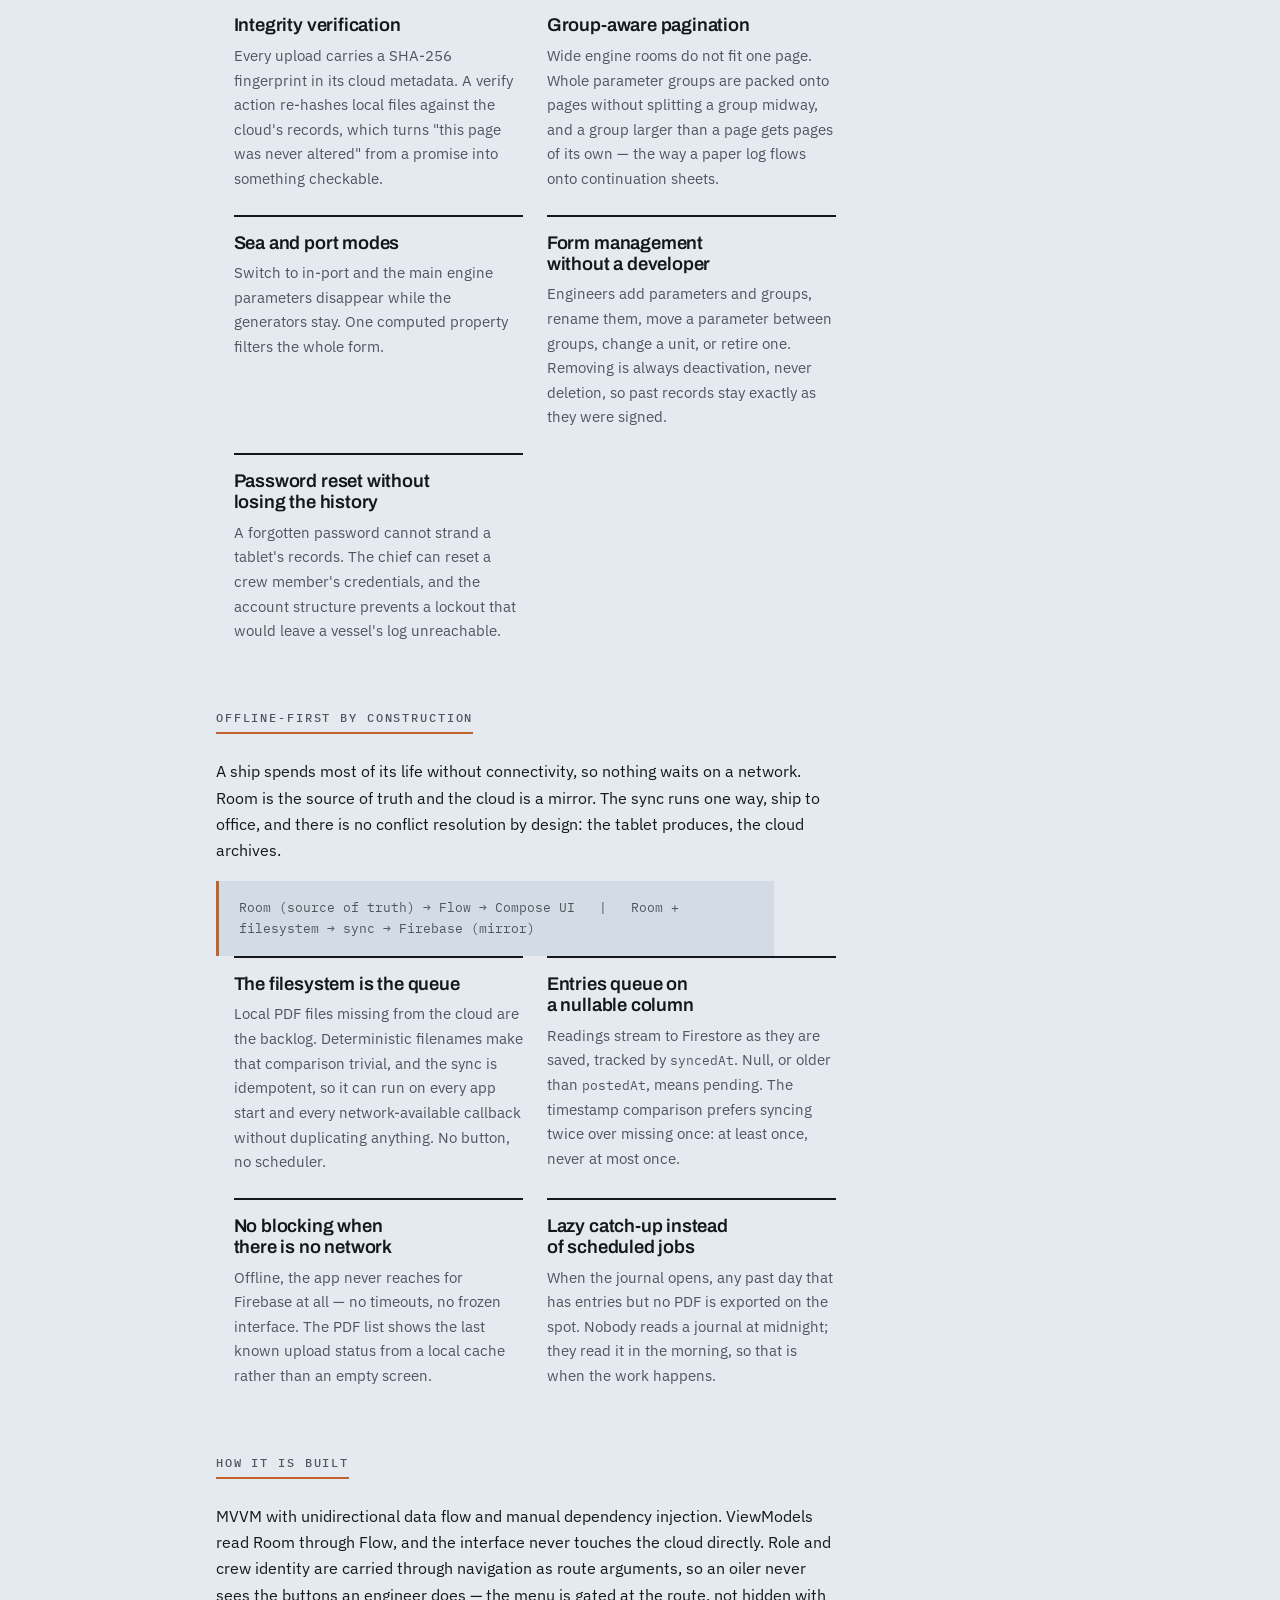
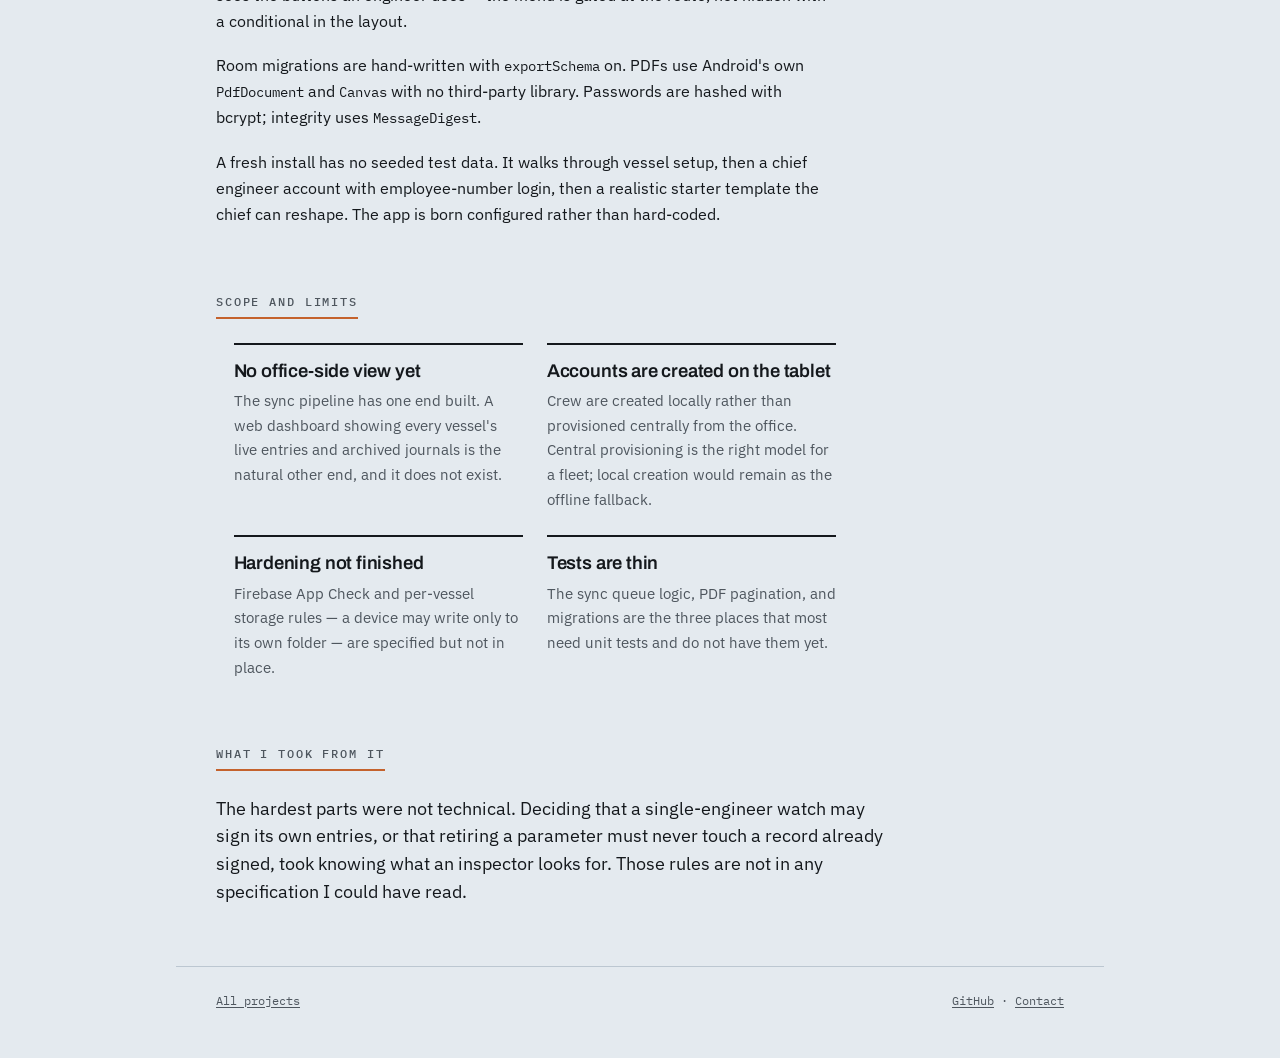
==== commit ee7f8bf0: "Add EngineRoomLog screenshots" ====
--- a/engineroomlog/index.html
+++ b/engineroomlog/index.html
@@ -47,10 +47,16 @@
   <!-- Drop the screenshots into /assets/images/, then delete the placeholder
        below and uncomment the .shots block. -->
   <section class="band wrap">
-    <div class="shot-placeholder">
-      Screenshots go here<br>
-      assets/images/engineroomlog-1.png &hellip; engineroomlog-5.png
-    </div>
+        <div class="shot-strip">
+          <img src="/assets/images/engineroomlog-1.png" alt="Login screen.">
+          <img src="/assets/images/engineroomlog-2.png" alt="Watch entry form.">
+          <img src="/assets/images/engineroomlog-3.png" alt="Journal grid for a day.">
+          <img src="/assets/images/engineroomlog-4.png" alt="Exported PDF page.">
+          <img src="/assets/images/engineroomlog-5.png" alt="Exported PDF page.">
+          <img src="/assets/images/engineroomlog-6.png" alt="Exported PDF page.">
+          <img src="/assets/images/engineroomlog-7.png" alt="Exported PDF page.">
+          <img src="/assets/images/engineroomlog-8.png" alt="Exported PDF page.">
+        </div>
     <!--
     <div class="shots">
       <img src="/assets/images/engineroomlog-1.png" alt="Entry form for a watch.">
--- a/assets/site.css
+++ b/assets/site.css
@@ -103,8 +103,8 @@
 .wordmark {
   font-family: var(--font-display);
   font-weight: 600;
-  font-size: 0.92rem;
-  letter-spacing: 0.1em;
+  font-size: 1.15rem;
+  letter-spacing: 0.08em;
   text-transform: uppercase;
   color: #fff;
   text-decoration: none;
@@ -395,34 +395,32 @@
    -------------------------------------------------------------------------- */
 
 .shots {
-  display: flex;
-  gap: 0.75rem;
-  overflow-x: auto;
+  display: grid;
+  grid-template-columns: repeat(3, 1fr);
+  gap: 0.9rem;
   padding: 1.25rem;
   background: var(--navy-deep);
   margin-bottom: 1.25rem;
 }
 
 .shots img {
-  height: 24rem;
-  width: auto;
+  width: 100%;
+  height: auto;
   border: 1px solid rgba(255, 255, 255, 0.15);
-  flex: none;
 }
 
 .shot-strip {
-  display: flex;
-  gap: 0.6rem;
-  overflow-x: auto;
+  display: grid;
+  grid-template-columns: repeat(3, 1fr);
+  gap: 0.75rem;
   margin-bottom: 1.4rem;
   background: var(--navy-deep);
   padding: 1rem;
 }
 
 .shot-strip img {
-  height: 15rem;
-  width: auto;
-  flex: none;
+  width: 100%;
+  height: auto;
   border: 1px solid rgba(255, 255, 255, 0.15);
 }
 
@@ -669,8 +667,8 @@
 .colophon a:hover { color: var(--amber); }
 
 @media (max-width: 34rem) {
-  .shots img { height: 18rem; }
-  .shot-strip img { height: 12rem; }
+  .shots,
+  .shot-strip { grid-template-columns: repeat(2, 1fr); }
   .project { padding: 1.25rem; }
   .stats .figure { font-size: 1.7rem; }
 }
@@ -681,22 +679,26 @@
 
 .hero-grid {
   display: grid;
-  grid-template-columns: 11rem 1fr;
-  gap: 2.25rem;
+  grid-template-columns: 17rem 1fr;
+  gap: 2.75rem;
   align-items: start;
 }
 
 .portrait {
-  width: 11rem;
-  height: 11rem;
+  width: 100%;
+  aspect-ratio: 4 / 5;
   object-fit: cover;
   border: 1px solid rgba(255, 255, 255, 0.25);
   border-left: 3px solid var(--amber);
 }
 
-@media (max-width: 40rem) {
+@media (max-width: 46rem) {
+  .hero-grid { grid-template-columns: 13rem 1fr; gap: 1.75rem; }
+}
+
+@media (max-width: 34rem) {
   .hero-grid { grid-template-columns: 1fr; gap: 1.5rem; }
-  .portrait { width: 8rem; height: 8rem; }
+  .portrait { width: 11rem; }
 }
 
 /* --------------------------------------------------------------------------
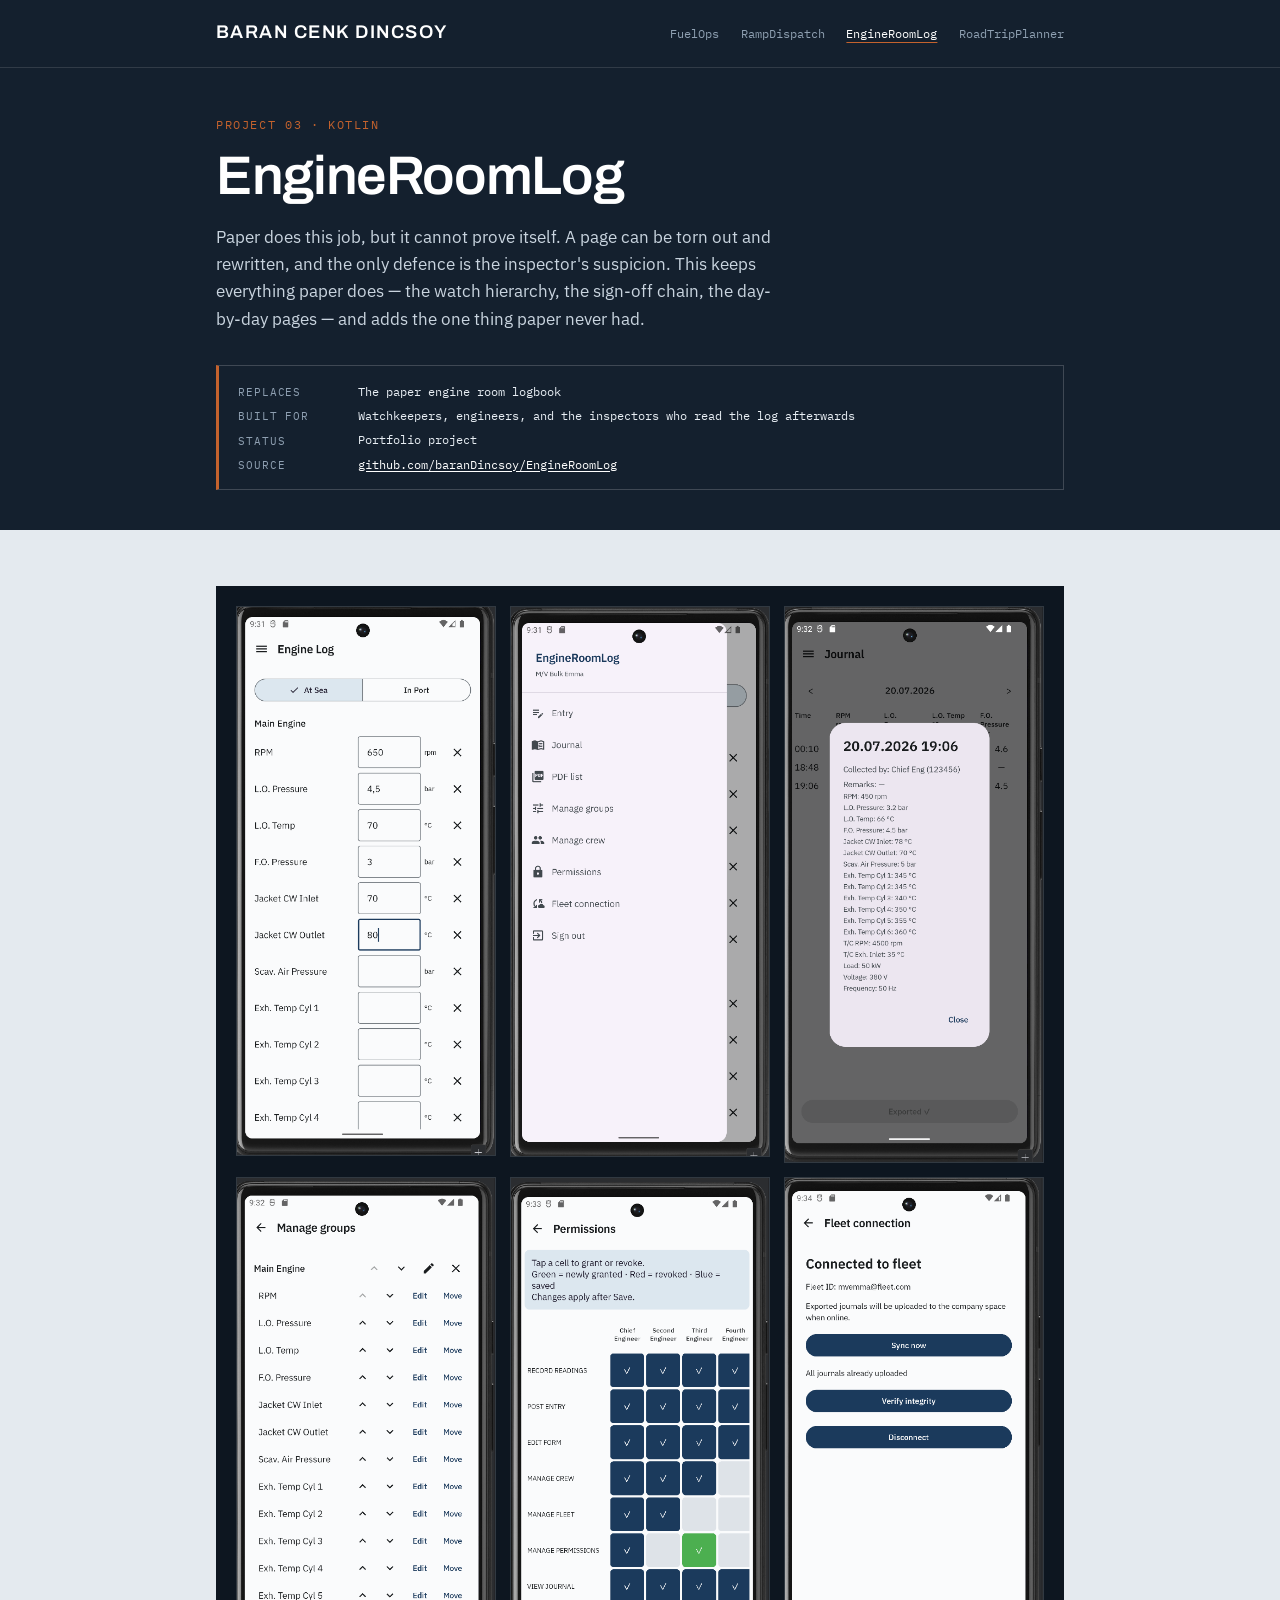
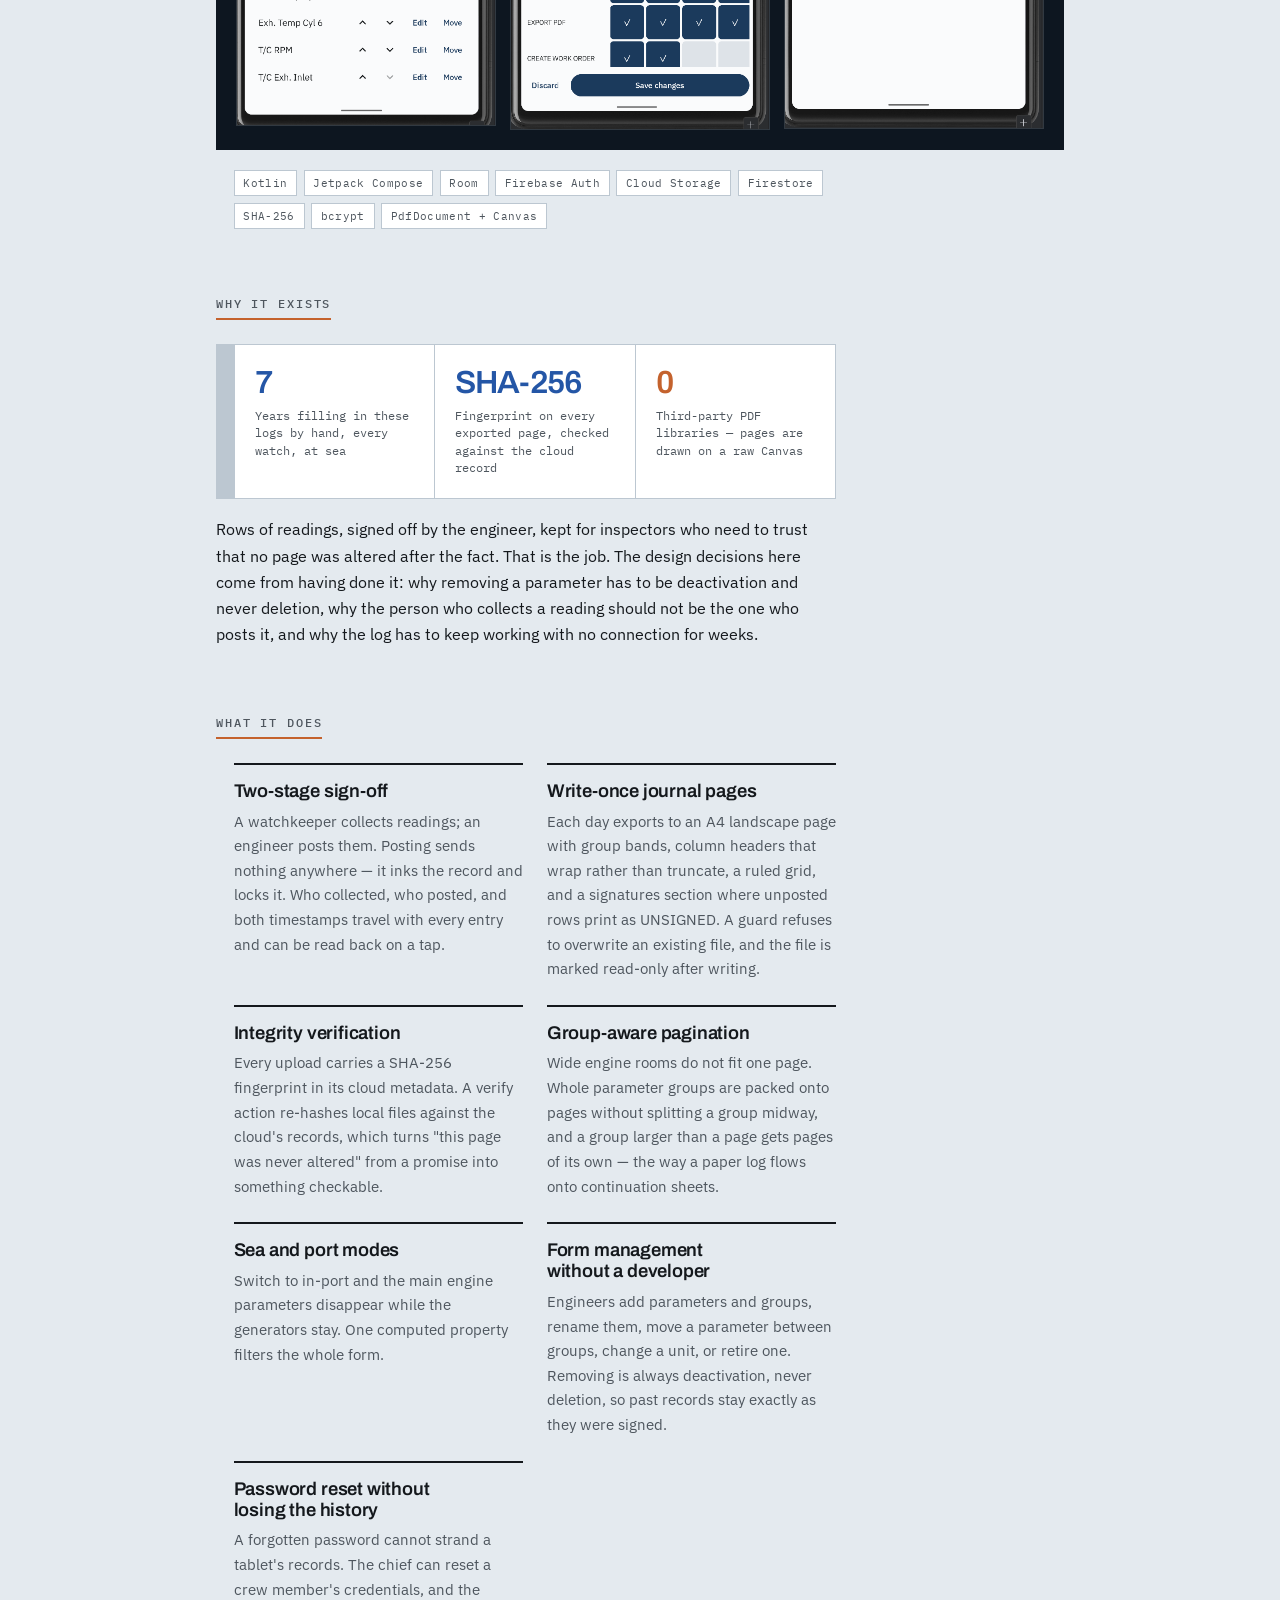
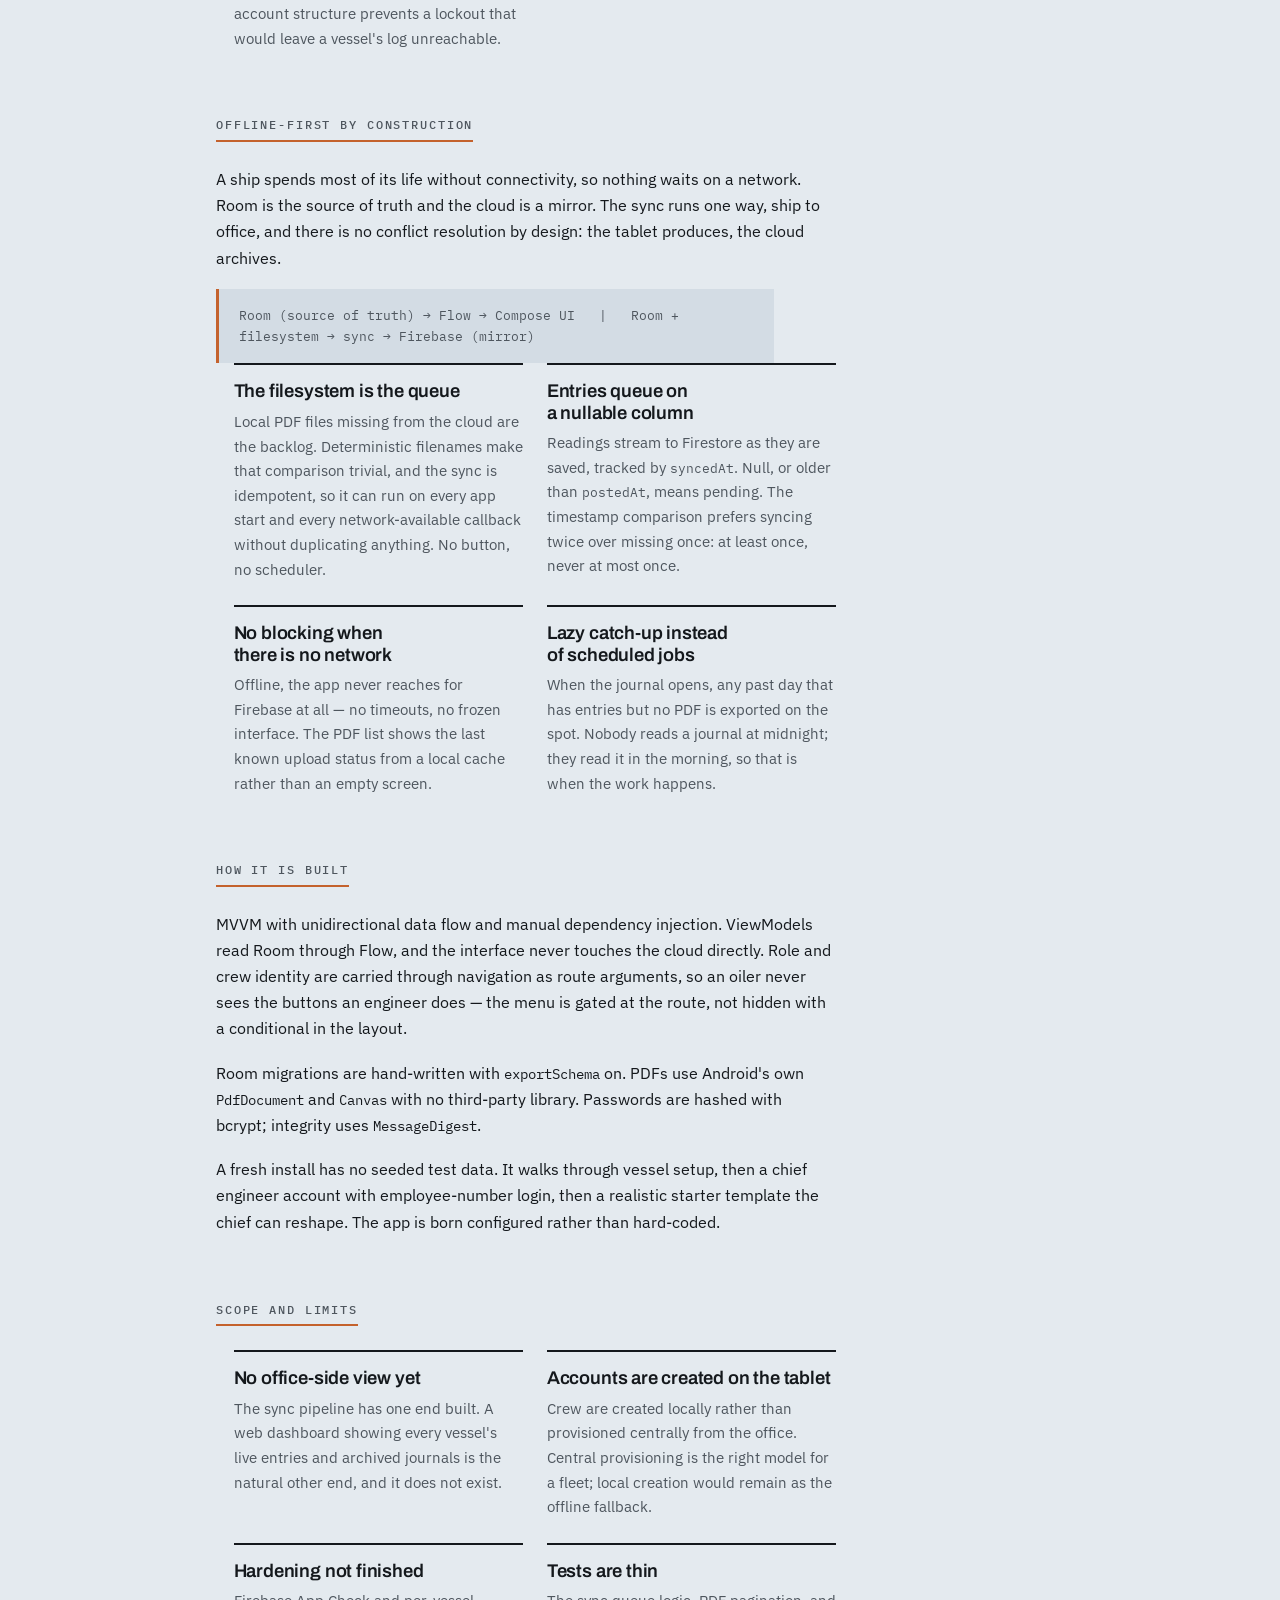
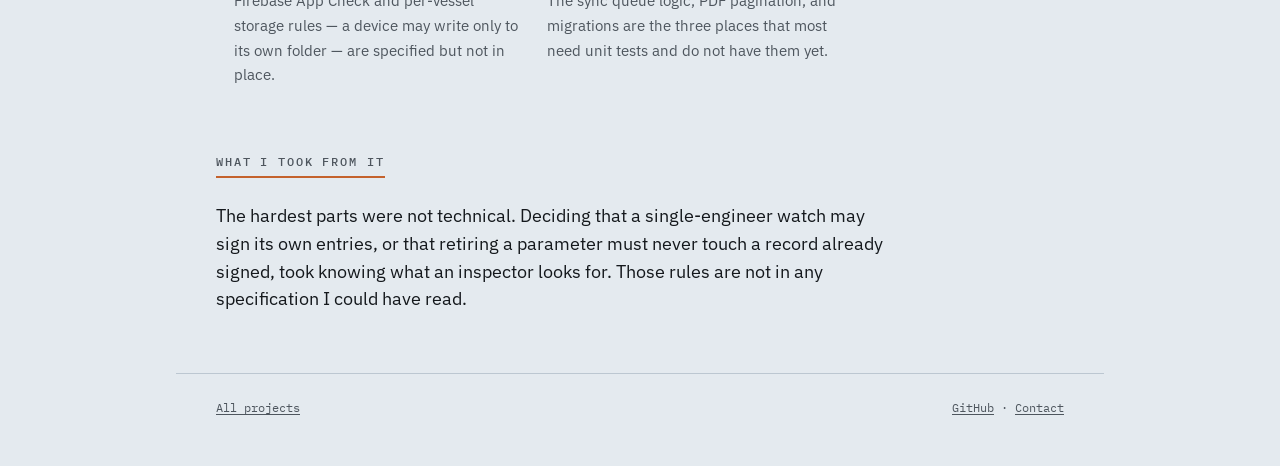
==== commit e088bcb0: "Add screenshots to all project cards and EngineRoomLog page" ====
--- a/engineroomlog/index.html
+++ b/engineroomlog/index.html
@@ -47,25 +47,14 @@
   <!-- Drop the screenshots into /assets/images/, then delete the placeholder
        below and uncomment the .shots block. -->
   <section class="band wrap">
-        <div class="shot-strip">
-          <img src="/assets/images/engineroomlog-1.png" alt="Login screen.">
-          <img src="/assets/images/engineroomlog-2.png" alt="Watch entry form.">
-          <img src="/assets/images/engineroomlog-3.png" alt="Journal grid for a day.">
-          <img src="/assets/images/engineroomlog-4.png" alt="Exported PDF page.">
-          <img src="/assets/images/engineroomlog-5.png" alt="Exported PDF page.">
-          <img src="/assets/images/engineroomlog-6.png" alt="Exported PDF page.">
-          <img src="/assets/images/engineroomlog-7.png" alt="Exported PDF page.">
-          <img src="/assets/images/engineroomlog-8.png" alt="Exported PDF page.">
-        </div>
-    <!--
     <div class="shots">
-      <img src="/assets/images/engineroomlog-1.png" alt="Entry form for a watch.">
-      <img src="/assets/images/engineroomlog-2.png" alt="Journal grid for a day.">
-      <img src="/assets/images/engineroomlog-3.png" alt="Row detail showing who collected and who posted.">
-      <img src="/assets/images/engineroomlog-4.png" alt="Exported PDF page.">
-      <img src="/assets/images/engineroomlog-5.png" alt="Fleet connection and integrity verification.">
+      <a href="/assets/images/engineroomlog-1.png" target="_blank" rel="noopener"><img src="/assets/images/engineroomlog-1.png" alt="Login screen."></a>
+      <a href="/assets/images/engineroomlog-2.png" target="_blank" rel="noopener"><img src="/assets/images/engineroomlog-2.png" alt="Watch entry form."></a>
+      <a href="/assets/images/engineroomlog-3.png" target="_blank" rel="noopener"><img src="/assets/images/engineroomlog-3.png" alt="Journal grid for a day."></a>
+      <a href="/assets/images/engineroomlog-4.png" target="_blank" rel="noopener"><img src="/assets/images/engineroomlog-4.png" alt="Row detail showing who collected and who posted."></a>
+      <a href="/assets/images/engineroomlog-5.png" target="_blank" rel="noopener"><img src="/assets/images/engineroomlog-5.png" alt="Exported PDF page."></a>
+      <a href="/assets/images/engineroomlog-6.png" target="_blank" rel="noopener"><img src="/assets/images/engineroomlog-6.png" alt="Fleet connection and integrity verification."></a>
     </div>
-    -->
     <ul class="chips">
       <li>Kotlin</li><li>Jetpack Compose</li><li>Room</li>
       <li>Firebase Auth</li><li>Cloud Storage</li><li>Firestore</li>
--- a/assets/site.css
+++ b/assets/site.css
@@ -408,6 +408,22 @@
   height: auto;
   border: 1px solid rgba(255, 255, 255, 0.15);
 }
+
+/* Dense gallery — for projects with many screens */
+.shots.dense { grid-template-columns: repeat(4, 1fr); gap: 0.6rem; }
+
+@media (max-width: 46rem) {
+  .shots.dense { grid-template-columns: repeat(3, 1fr); }
+}
+
+@media (max-width: 34rem) {
+  .shots.dense { grid-template-columns: repeat(2, 1fr); }
+}
+
+/* Screenshots that open full size in a new tab */
+.shots a { display: block; }
+.shots a img { transition: opacity 140ms ease; }
+.shots a:hover img { opacity: 0.75; }
 
 .shot-strip {
   display: grid;
